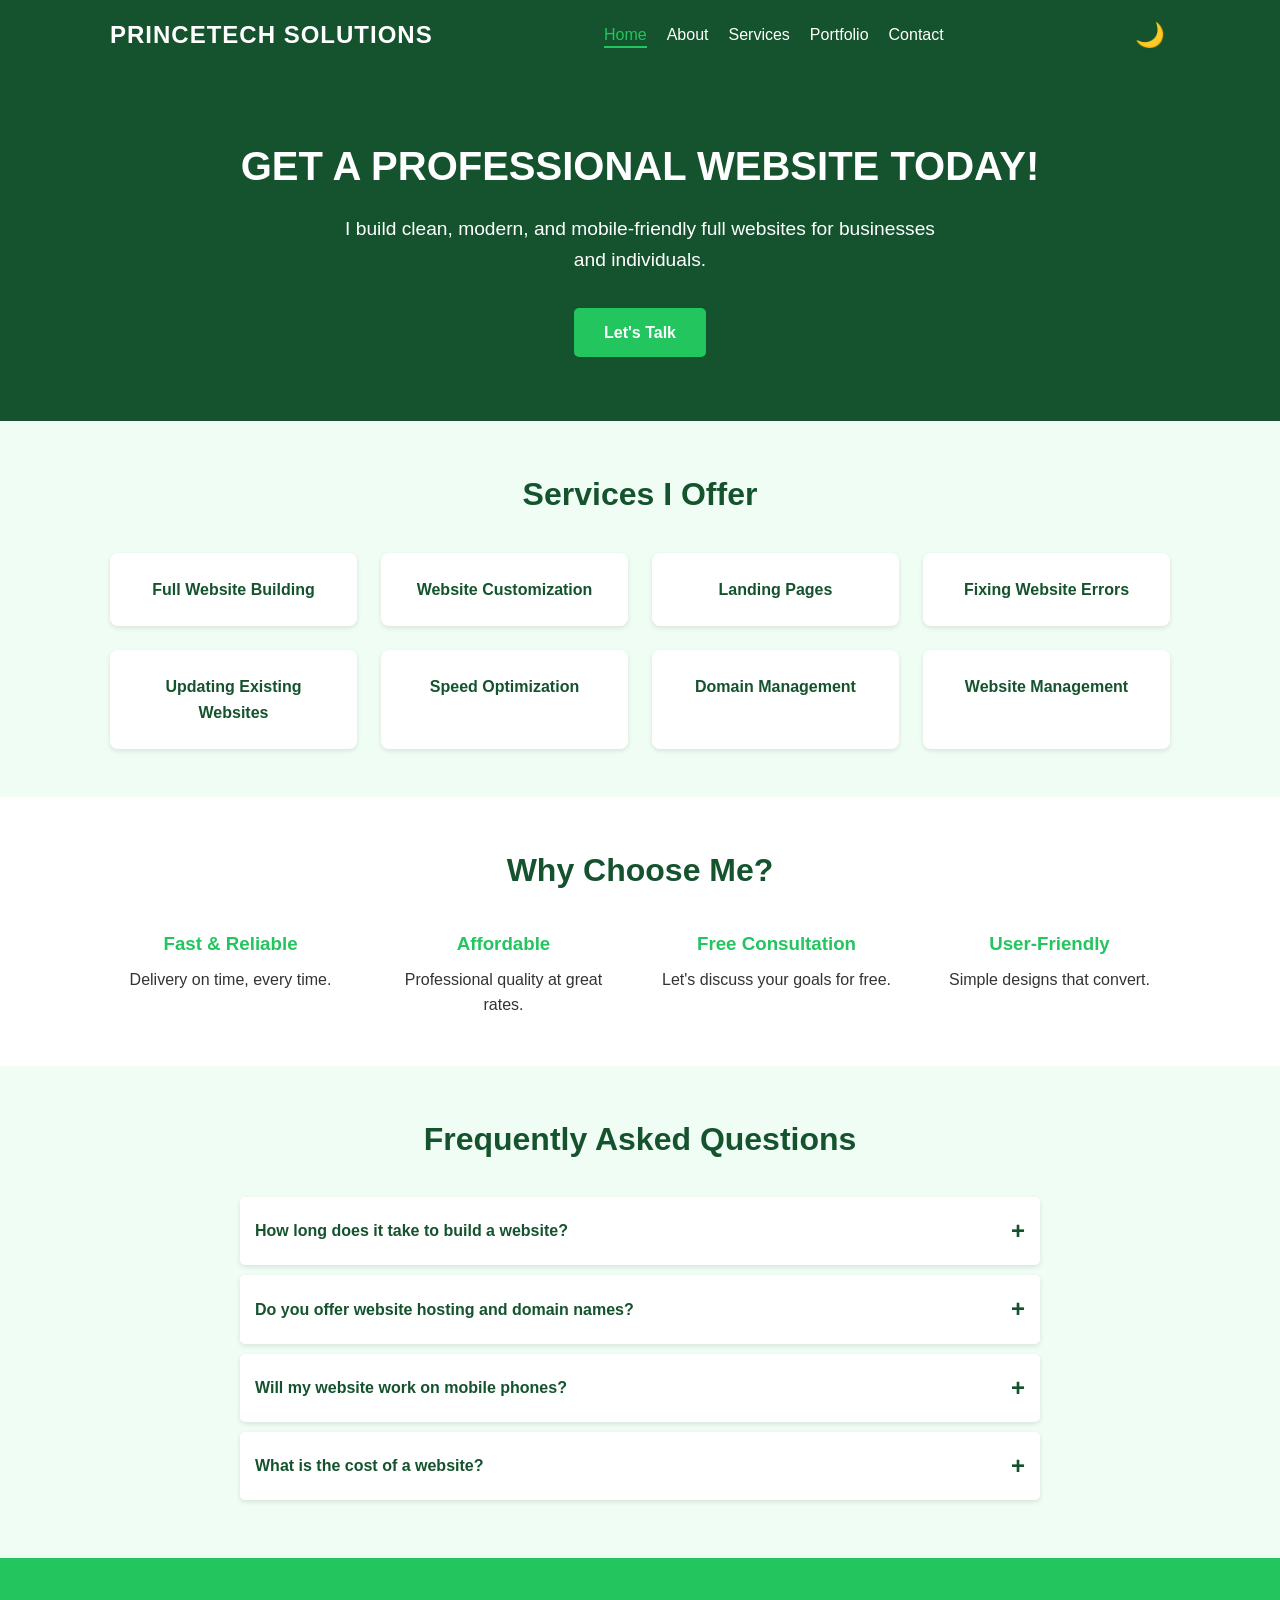
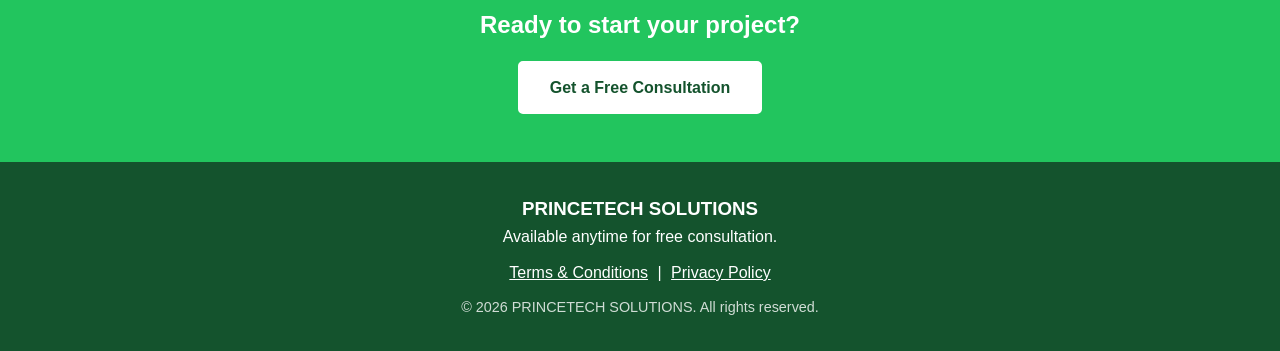
==== index.html @ 5d6d4134 "Initial commit: PRINCETECH SOLUTIONS website" ====
<!DOCTYPE html>
<html lang="en">
<head>
    <meta charset="UTF-8">
    <meta name="description" content="PRINCETECH SOLUTIONS offers professional and affordable web development services. We build clean, modern, and mobile-friendly websites for businesses and individuals.">
    <meta name="keywords" content="web development, website design, affordable websites, mobile-friendly, Princetech Solutions, Accra, Ghana">
    
    <!-- Open Graph / Facebook -->
    <meta property="og:type" content="website">
    <meta property="og:url" content="https://www.princetechsolutions.com/">
    <meta property="og:title" content="Home | PRINCETECH SOLUTIONS">
    <meta property="og:description" content="Professional and affordable web development services. We build clean, modern, and mobile-friendly websites.">
    <meta property="og:image" content="https://www.princetechsolutions.com/portfolio/og-image.jpg">
    <link rel="icon" type="image/x-icon" href="/favicon.ico">
    <meta name="viewport" content="width=device-width, initial-scale=1.0">
    <title>Home | PRINCETECH SOLUTIONS</title>
    <link rel="stylesheet" href="style.css">
</head>
<body>

    <!-- Navigation -->
    <nav class="navbar">
        <div class="container">
            <a href="index.html" class="logo">PRINCETECH SOLUTIONS</a>
            <ul class="nav-links">
                <li><a href="index.html" class="active">Home</a></li>
                <li><a href="about.html">About</a></li>
                <li><a href="services.html">Services</a></li>
                <li><a href="portfolio.html">Portfolio</a></li>
                <li><a href="contact.html">Contact</a></li>
            </ul>
            <button id="theme-toggle" class="theme-toggle" aria-label="Toggle Dark Mode">🌙</button>
            <div class="hamburger">
                <span></span>
                <span></span>
                <span></span>
            </div>
        </div>
    </nav>

    <!-- Hero Section -->
    <header class="hero">
        <div class="container">
            <h1>GET A PROFESSIONAL WEBSITE TODAY!</h1>
            <p>I build clean, modern, and mobile-friendly full websites for businesses and individuals.</p>
            <a href="contact.html" class="btn btn-primary">Let's Talk</a>
        </div>
    </header>

    <!-- Services Teaser -->
    <section class="section bg-light">
        <div class="container">
            <h2 class="section-title">Services I Offer</h2>
            <div class="grid-box">
                <div class="card-mini">Full Website Building</div>
                <div class="card-mini">Website Customization</div>
                <div class="card-mini">Landing Pages</div>
                <div class="card-mini">Fixing Website Errors</div>
                <div class="card-mini">Updating Existing Websites</div>
                <div class="card-mini">Speed Optimization</div>
                <div class="card-mini">Domain Management</div>
                <div class="card-mini">Website Management</div>
            </div>
        </div>
    </section>

    <!-- Why Choose Me -->
    <section class="section">
        <div class="container">
            <h2 class="section-title">Why Choose Me?</h2>
            <div class="features-grid">
                <div class="feature-item">
                    <h3>Fast & Reliable</h3>
                    <p>Delivery on time, every time.</p>
                </div>
                <div class="feature-item">
                    <h3>Affordable</h3>
                    <p>Professional quality at great rates.</p>
                </div>
                <div class="feature-item">
                    <h3>Free Consultation</h3>
                    <p>Let's discuss your goals for free.</p>
                </div>
                <div class="feature-item">
                    <h3>User-Friendly</h3>
                    <p>Simple designs that convert.</p>
                </div>
            </div>
        </div>
    </section>

    <!-- FAQ Section -->
    <section class="section bg-light">
        <div class="container">
            <h2 class="section-title">Frequently Asked Questions</h2>
            <div class="faq-container">
                <details>
                    <summary>How long does it take to build a website?</summary>
                    <p>It typically takes 3-7 days for a standard business website, depending on the complexity and requirements.</p>
                </details>
                <details>
                    <summary>Do you offer website hosting and domain names?</summary>
                    <p>Yes, we handle full domain management and can assist with setting up hosting so you don't have to worry about the technical details.</p>
                </details>
                <details>
                    <summary>Will my website work on mobile phones?</summary>
                    <p>Absolutely. All websites we build are 100% mobile-friendly and responsive.</p>
                </details>
                <details>
                    <summary>What is the cost of a website?</summary>
                    <p>Our pricing is very affordable and depends on your specific needs. Contact us for a free consultation and quote.</p>
                </details>
            </div>
        </div>
    </section>

    <!-- Final CTA -->
    <section class="cta-banner">
        <div class="container">
            <h2>Ready to start your project?</h2>
            <a href="contact.html" class="btn btn-accent">Get a Free Consultation</a>
        </div>
    </section>

    <!-- Footer -->
    <footer>
        <div class="container">
            <h3>PRINCETECH SOLUTIONS</h3>
            <p>Available anytime for free consultation.</p>
            <div class="footer-links">
                <a href="terms.html">Terms & Conditions</a> | 
                <a href="privacy.html">Privacy Policy</a>
            </div>
            <p class="copyright">&copy; 2026 PRINCETECH SOLUTIONS. All rights reserved.</p>
        </div>
    </footer>

    <script src="script.js"></script>
</body>
</html>
---- style.css ----
/* --- Variables & Reset --- */
:root {
    --primary-color: #14532d; /* Deep Forest Green */
    --accent-color: #22c55e;  /* Vibrant Emerald Green */
    --text-color: #333;
    --light-bg: #f0fdf4;      /* Very faint mint green */
    --white: #ffffff;
}

* {
    margin: 0;
    padding: 0;
    box-sizing: border-box;
    font-family: 'Segoe UI', Tahoma, Geneva, Verdana, sans-serif;
}

body {
    line-height: 1.6;
    color: var(--text-color);
    background-color: var(--white);
    display: flex;
    flex-direction: column;
    min-height: 100vh;
}

a { text-decoration: none; color: inherit; }
ul { list-style: none; }
img { max-width: 100%; height: auto; display: block; }

.container {
    max-width: 1100px;
    margin: 0 auto;
    padding: 0 20px;
}

/* --- Buttons --- */
.btn {
    display: inline-block;
    padding: 12px 30px;
    border-radius: 5px;
    font-weight: bold;
    transition: background 0.3s;
    cursor: pointer;
    border: none;
}

.btn-primary {
    background-color: var(--accent-color);
    color: var(--white);
}

.btn-primary:hover {
    background-color: #15803d;
}

.btn-accent {
    background-color: var(--white);
    color: var(--primary-color);
    border: 2px solid var(--white);
}

.btn-accent:hover {
    background-color: transparent;
    color: var(--white);
}

.btn-secondary {
    background-color: transparent;
    color: var(--primary-color);
    border: 2px solid var(--primary-color);
    padding: 10px 28px; /* Adjust padding to match border */
}

.btn-secondary:hover {
    background-color: var(--primary-color);
    color: var(--white);
}

/* --- Navigation --- */
.navbar {
    background-color: var(--primary-color);
    color: var(--white);
    padding: 1rem 0;
    position: sticky;
    top: 0;
    z-index: 1000;
    transition: background-color 0.3s ease, padding 0.3s ease, box-shadow 0.3s ease;
}

.navbar .container {
    display: flex;
    justify-content: space-between;
    align-items: center;
}

.navbar.scrolled {
    background-color: #052e16; /* Darker shade */
    padding: 0.8rem 0; /* Slightly smaller padding */
    box-shadow: 0 4px 6px rgba(0, 0, 0, 0.1);
}

.logo {
    font-size: 1.5rem;
    font-weight: bold;
    letter-spacing: 1px;
}

.nav-links {
    display: flex;
    gap: 20px;
}

.nav-links a {
    font-size: 1rem;
    transition: color 0.3s;
    position: relative;
}

.nav-links a::after {
    content: '';
    position: absolute;
    width: 0;
    height: 2px;
    bottom: -5px;
    left: 0;
    background-color: var(--accent-color);
    transition: width 0.3s;
}

.nav-links a:hover, .nav-links a.active {
    color: var(--accent-color);
}

.nav-links a:hover::after, .nav-links a.active::after {
    width: 100%;
}

.hamburger {
    display: none;
    cursor: pointer;
}

.hamburger span {
    display: block;
    width: 25px;
    height: 3px;
    background-color: var(--white);
    margin: 5px 0;
}

/* --- Hero Section --- */
.hero {
    background-color: var(--primary-color);
    color: var(--white);
    text-align: center;
    padding: 4rem 1rem;
}

.hero h1 {
    font-size: 2.5rem;
    margin-bottom: 1rem;
    animation: slideInLeft 1s ease-out backwards;
}

.hero p {
    font-size: 1.2rem;
    margin-bottom: 2rem;
    max-width: 600px;
    margin-left: auto;
    margin-right: auto;
    animation: slideInLeft 1s ease-out 0.3s backwards;
}

.hero .btn {
    animation: slideInLeft 1s ease-out 0.6s backwards, pulse 2s infinite 2s;
}

/* --- General Sections --- */
.section { padding: 3rem 0; }
.bg-light { background-color: var(--light-bg); }
.section-title {
    text-align: center;
    margin-bottom: 2rem;
    font-size: 2rem;
    color: var(--primary-color);
}

.page-header {
    background-color: #166534;
    color: var(--white);
    padding: 2rem 0;
    text-align: center;
}

/* --- Services Grid (Home) --- */
.grid-box {
    display: grid;
    grid-template-columns: repeat(auto-fit, minmax(220px, 1fr));
    gap: 1.5rem;
}

.card-mini {
    background: var(--white);
    padding: 1.5rem;
    text-align: center;
    border-radius: 8px;
    box-shadow: 0 2px 5px rgba(0,0,0,0.1);
    font-weight: bold;
    color: var(--primary-color);
}

.card-mini.highlight {
    background-color: var(--primary-color);
    color: var(--white);
}

/* --- Features (Why Choose Me) --- */
.features-grid {
    display: grid;
    grid-template-columns: repeat(auto-fit, minmax(200px, 1fr));
    gap: 2rem;
    text-align: center;
}

.feature-item {
    animation: fadeInUp 0.8s ease-out backwards;
}

.feature-item h3 { color: var(--accent-color); margin-bottom: 0.5rem; }

/* --- About Page --- */
.about-content {
    display: grid;
    grid-template-columns: 2fr 1fr;
    gap: 2rem;
    align-items: start;
}

.about-text {
    animation: slideInRight 1s ease-out backwards;
}

.values-box {
    background: var(--light-bg);
    padding: 1.5rem;
    border-radius: 8px;
}

.values-box ul li {
    margin-bottom: 0.5rem;
    font-weight: 500;
}

/* --- Services Page Cards --- */
.services-list {
    display: grid;
    grid-template-columns: repeat(auto-fit, minmax(280px, 1fr));
    gap: 2rem;
}

.service-card {
    border: 1px solid #ddd;
    border-radius: 8px;
    padding: 2rem;
    background: var(--white);
    transition: transform 0.3s;
    animation: fadeInUp 0.8s ease-out backwards;
}

.service-card:hover { transform: translateY(-5px); box-shadow: 0 5px 15px rgba(0,0,0,0.1); }
.service-card h3 { color: var(--primary-color); margin-bottom: 1rem; }

/* --- Portfolio Page --- */
.portfolio-grid {
    display: grid;
    grid-template-columns: repeat(auto-fit, minmax(280px, 1fr));
    gap: 2rem;
}

.project-card {
    background: var(--white);
    border-radius: 8px;
    overflow: hidden;
    box-shadow: 0 4px 8px rgba(0,0,0,0.1);
    transition: transform 0.3s, box-shadow 0.3s;
    animation: fadeInUp 0.8s ease-out backwards;
}

.project-card:hover {
    transform: translateY(-10px);
    box-shadow: 0 8px 16px rgba(0,0,0,0.2);
}

.project-card img {
    width: 100%;
    height: auto;
    display: block;
}

.project-info {
    padding: 1.5rem;
}

.project-info h3 {
    color: var(--primary-color);
    margin-bottom: 0.5rem;
}

.project-info p {
    margin-bottom: 1.5rem;
}

.project-buttons {
    display: flex;
    flex-wrap: wrap;
    gap: 10px;
}

.project-buttons a {
    flex: 1 1 150px;
    text-align: center;
}

/* --- FAQ Section --- */
.faq-container {
    max-width: 800px;
    margin: 0 auto;
}

details {
    background-color: var(--white);
    margin-bottom: 10px;
    padding: 15px;
    border-radius: 5px;
    box-shadow: 0 2px 5px rgba(0,0,0,0.1);
    transition: all 0.3s ease;
}

summary {
    cursor: pointer;
    font-weight: bold;
    color: var(--primary-color);
    list-style: none;
    display: flex;
    justify-content: space-between;
    align-items: center;
}

summary::-webkit-details-marker {
    display: none;
}

summary::after {
    content: '+';
    font-size: 1.5rem;
    transition: transform 0.3s;
}

details[open] summary::after {
    transform: rotate(45deg);
}

details p {
    margin-top: 10px;
    color: #555;
    border-top: 1px solid #eee;
    padding-top: 10px;
}

/* --- Contact Page --- */
.contact-wrapper {
    display: grid;
    grid-template-columns: 1fr 1fr;
    gap: 3rem;
}

.info-item { margin-bottom: 1.5rem; }
.info-item strong { color: var(--accent-color); display: block; font-size: 1.1rem;}

.form-group {
    margin-bottom: 1.5rem;
    position: relative;
}

.form-group input, 
.form-group textarea {
    width: 100%;
    padding: 12px 10px;
    border: 1px solid #ddd;
    border-radius: 4px;
    background: transparent;
    outline: none;
    font-size: 1rem;
    color: inherit;
}

.form-group label {
    position: absolute;
    top: 12px;
    left: 10px;
    padding: 0 5px;
    background-color: var(--white);
    color: #666;
    transition: 0.3s ease all;
    pointer-events: none;
}

.form-group input:focus, .form-group textarea:focus {
    border-color: var(--primary-color);
}

.form-group input:focus + label,
.form-group input:not(:placeholder-shown) + label,
.form-group textarea:focus + label,
.form-group textarea:not(:placeholder-shown) + label {
    top: -10px;
    font-size: 0.85rem;
    color: var(--primary-color);
    font-weight: bold;
}

/* --- CTA Banner --- */
.cta-banner {
    background-color: var(--accent-color);
    color: var(--white);
    text-align: center;
    padding: 3rem 0;
}
.cta-banner h2 { margin-bottom: 1rem; }

/* --- Footer --- */
footer {
    background-color: var(--primary-color);
    color: var(--white);
    text-align: center;
    padding: 2rem 0;
    margin-top: auto;
}

.footer-links {
    margin: 10px 0;
}

.footer-links a {
    color: var(--white);
    margin: 0 5px;
    text-decoration: underline;
}

.copyright { font-size: 0.9rem; opacity: 0.8; margin-top: 0.5rem; }

/* --- Mobile Responsive --- */
@media (max-width: 768px) {
    .nav-links {
        display: none;
        flex-direction: column;
        width: 100%;
        background-color: var(--primary-color);
        position: absolute;
        top: 60px;
        left: 0;
        text-align: center;
        padding: 20px 0;
        z-index: 1000;
    }

    .nav-links a {
        display: block;
        padding: 12px 0;
        width: 100%;
    }

    .nav-links.nav-active { display: flex; }
    .hamburger { display: block; }
    
    .hero {
        padding: 3rem 1rem;
    }

    .about-content, .contact-wrapper { grid-template-columns: 1fr; }
    
    .portfolio-grid,
    .services-list,
    .features-grid {
        grid-template-columns: 1fr;
    }

    .project-buttons {
        justify-content: center;
    }

    .project-card {
        margin: 0 auto;
    }

    .footer-links {
        display: flex;
        flex-direction: column;
        gap: 0.5rem;
        align-items: center;
    }

    .hero h1 { font-size: 2rem; }

    .hero p {
        font-size: 1rem;
    }

    .page-header h1 {
        font-size: 1.8rem;
    }

    .section-title {
        font-size: 1.8rem;
    }

    .cta-banner {
        padding: 2rem 1rem;
    }
}

/* --- Animations --- */
@keyframes fadeInUp {
    from {
        opacity: 0;
        transform: translateY(20px);
    }
    to {
        opacity: 1;
        transform: translateY(0);
    }
}

.service-card:nth-child(1) { animation-delay: 0.1s; }
.service-card:nth-child(2) { animation-delay: 0.2s; }
.service-card:nth-child(3) { animation-delay: 0.3s; }
.service-card:nth-child(4) { animation-delay: 0.4s; }
.service-card:nth-child(5) { animation-delay: 0.5s; }
.service-card:nth-child(6) { animation-delay: 0.6s; }
.service-card:nth-child(7) { animation-delay: 0.7s; }
.service-card:nth-child(8) { animation-delay: 0.8s; }

.feature-item:nth-child(1) { animation-delay: 0.1s; }
.feature-item:nth-child(2) { animation-delay: 0.2s; }
.feature-item:nth-child(3) { animation-delay: 0.3s; }
.feature-item:nth-child(4) { animation-delay: 0.4s; }

@keyframes slideInLeft {
    from {
        opacity: 0;
        transform: translateX(-100px);
    }
    to {
        opacity: 1;
        transform: translateX(0);
    }
}

body.dark-mode .project-card {
    background-color: #111827;
    box-shadow: none;
    border: 1px solid #1e293b;
}

body.dark-mode .project-info h3 {
    color: #4ade80;
}

body.dark-mode .btn-secondary {
    color: var(--accent-color);
    border-color: var(--accent-color);
}

body.dark-mode .btn-secondary:hover {
    background-color: var(--accent-color);
    color: #0f172a;
}

/* --- Dark Mode & Theme Toggle --- */
.theme-toggle {
    background: none;
    border: none;
    color: var(--white);
    font-size: 1.5rem;
    cursor: pointer;
    margin-left: 15px;
    transition: transform 0.3s ease;
    padding: 5px;
    line-height: 1;
}

.theme-toggle:hover {
    transform: rotate(15deg) scale(1.1);
}

/* --- Legal Pages Content --- */
.terms-content h2 {
    color: var(--primary-color);
    margin-top: 1.5rem;
    margin-bottom: 0.5rem;
}

body.dark-mode {
    background-color: #020617; /* Very dark slate/green */
    color: #e2e8f0;
}

body.dark-mode .bg-light,
body.dark-mode .values-box {
    background-color: #0f172a;
}

body.dark-mode .service-card, 
body.dark-mode .card-mini {
    background-color: #111827;
    border-color: #1e293b;
    color: #e2e8f0;
}

body.dark-mode h1, 
body.dark-mode h2, 
body.dark-mode h3, 
body.dark-mode .section-title,
body.dark-mode .service-card h3,
body.dark-mode .feature-item h3,
body.dark-mode .card-mini,
body.dark-mode summary {
    color: #4ade80; /* Light Green text for contrast */
}

body.dark-mode .navbar.scrolled {
    background-color: #022c22;
}

body.dark-mode .form-group label {
    background-color: #020617;
    color: #94a3b8;
}

body.dark-mode .form-group input:focus + label,
body.dark-mode .form-group input:not(:placeholder-shown) + label,
body.dark-mode .form-group textarea:focus + label,
body.dark-mode .form-group textarea:not(:placeholder-shown) + label {
    color: #4ade80;
}

body.dark-mode details {
    background-color: #111827;
    color: #e2e8f0;
}

body.dark-mode details p {
    color: #cbd5e1;
    border-top-color: #1e293b;
}

@keyframes pulse {
    0% {
        transform: scale(1);
        box-shadow: 0 0 0 0 rgba(34, 197, 94, 0.7);
    }
    70% {
        transform: scale(1.05);
        box-shadow: 0 0 0 10px rgba(34, 197, 94, 0);
    }
    100% {
        transform: scale(1);
        box-shadow: 0 0 0 0 rgba(34, 197, 94, 0);
    }
}

@keyframes slideInRight {
    from {
        opacity: 0;
        transform: translateX(100px);
    }
    to {
        opacity: 1;
        transform: translateX(0);
    }
}
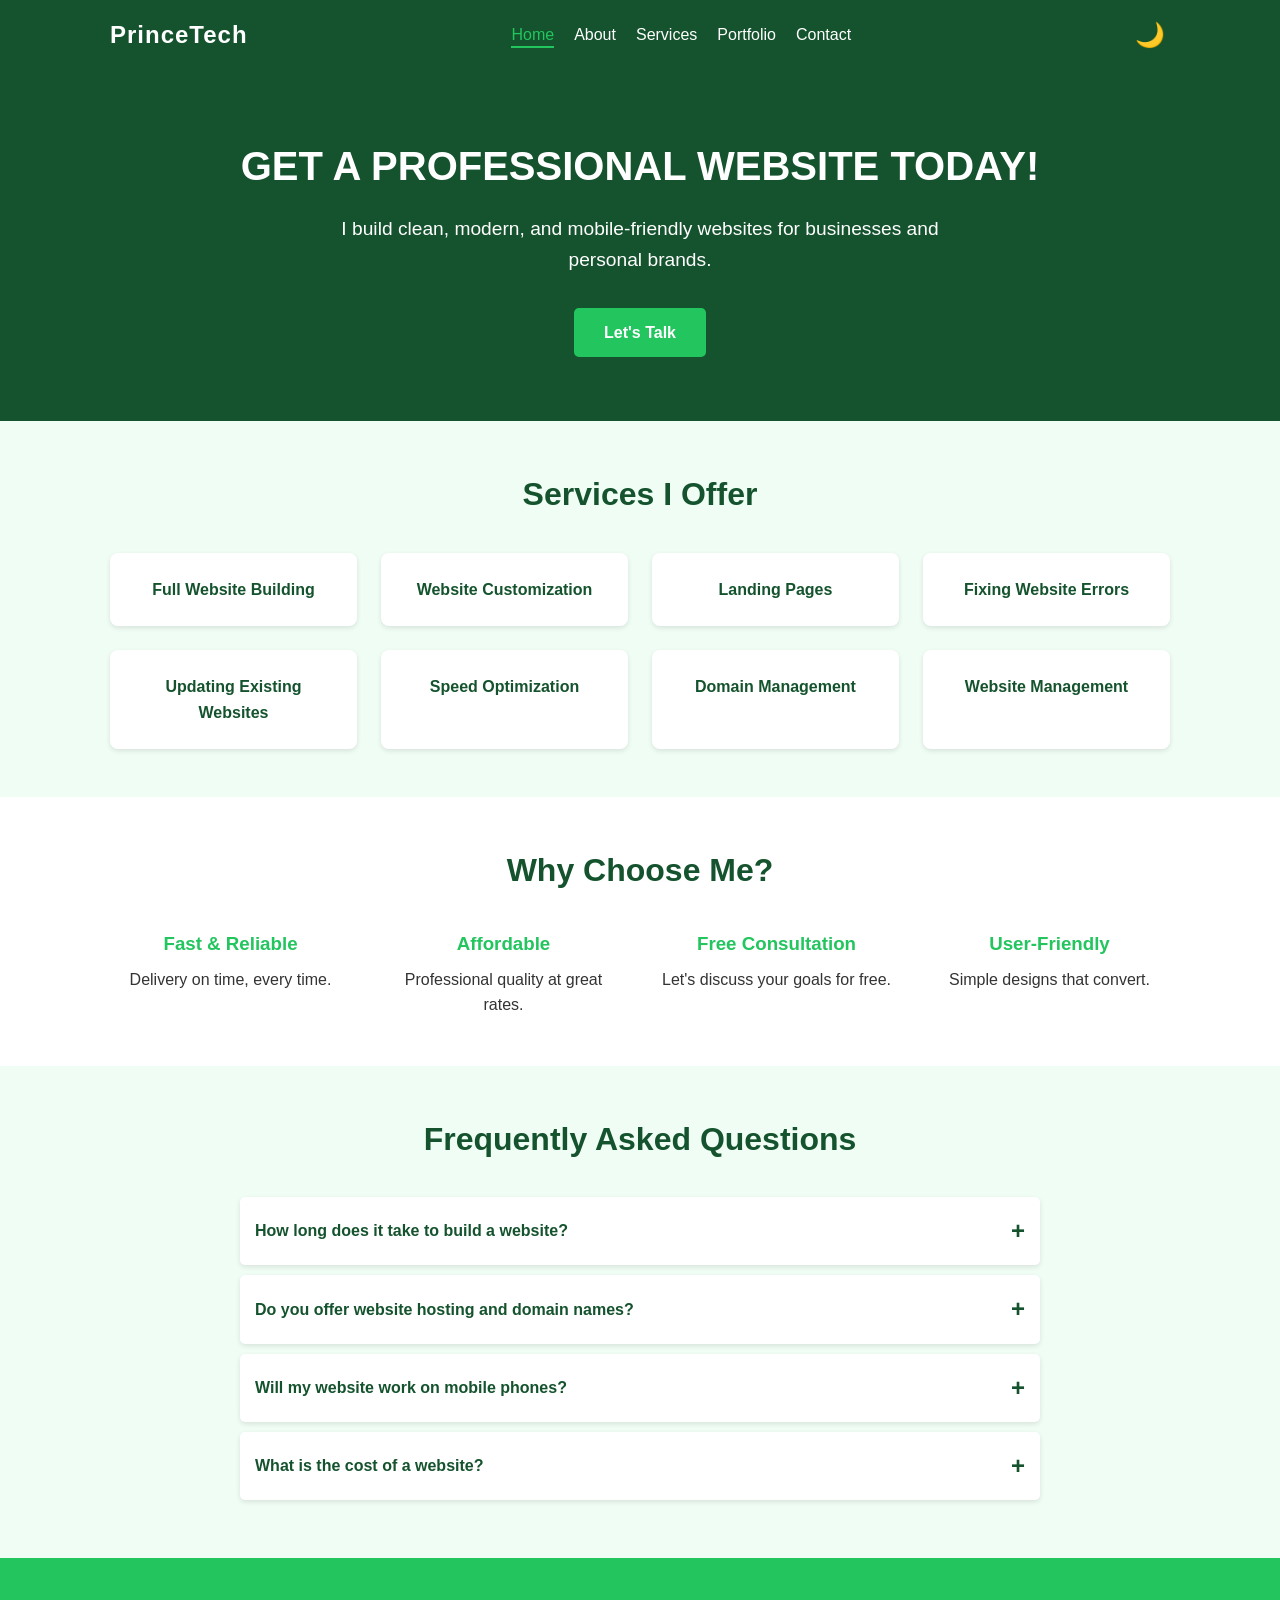
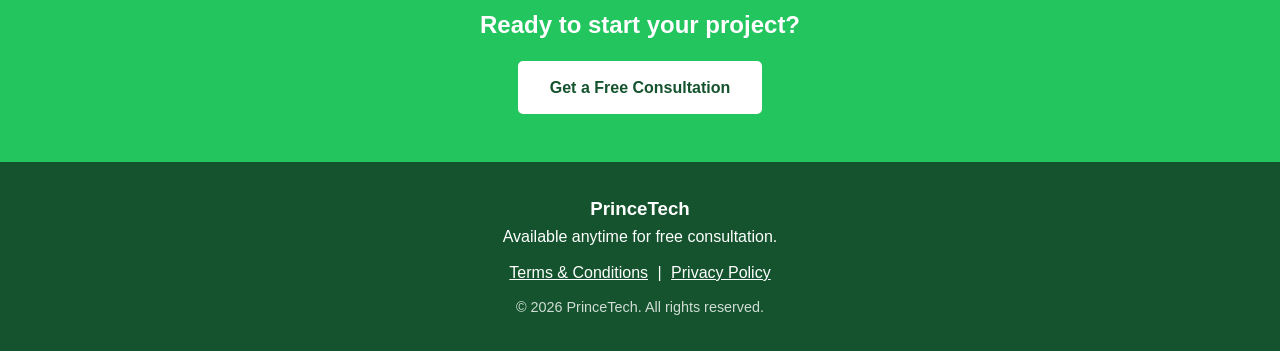
==== commit ba896095: "Update branding to PrinceTech and add Rural Community Library project with image/video assets" ====
--- a/index.html
+++ b/index.html
@@ -2,18 +2,18 @@
 <html lang="en">
 <head>
     <meta charset="UTF-8">
-    <meta name="description" content="PRINCETECH SOLUTIONS offers professional and affordable web development services. We build clean, modern, and mobile-friendly websites for businesses and individuals.">
-    <meta name="keywords" content="web development, website design, affordable websites, mobile-friendly, Princetech Solutions, Accra, Ghana">
+    <meta name="description" content="PrinceTech offers professional and affordable web development services. We build clean, modern, and mobile-friendly websites for businesses and individuals.">
+    <meta name="keywords" content="web development, website design, affordable websites, mobile-friendly, PrinceTech, Accra, Ghana">
     
     <!-- Open Graph / Facebook -->
     <meta property="og:type" content="website">
     <meta property="og:url" content="https://www.princetechsolutions.com/">
-    <meta property="og:title" content="Home | PRINCETECH SOLUTIONS">
+    <meta property="og:title" content="Home | PrinceTech">
     <meta property="og:description" content="Professional and affordable web development services. We build clean, modern, and mobile-friendly websites.">
     <meta property="og:image" content="https://www.princetechsolutions.com/portfolio/og-image.jpg">
     <link rel="icon" type="image/x-icon" href="/favicon.ico">
     <meta name="viewport" content="width=device-width, initial-scale=1.0">
-    <title>Home | PRINCETECH SOLUTIONS</title>
+    <title>Home | PrinceTech</title>
     <link rel="stylesheet" href="style.css">
 </head>
 <body>
@@ -21,7 +21,7 @@
     <!-- Navigation -->
     <nav class="navbar">
         <div class="container">
-            <a href="index.html" class="logo">PRINCETECH SOLUTIONS</a>
+            <a href="index.html" class="logo">PrinceTech</a>
             <ul class="nav-links">
                 <li><a href="index.html" class="active">Home</a></li>
                 <li><a href="about.html">About</a></li>
@@ -42,7 +42,7 @@
     <header class="hero">
         <div class="container">
             <h1>GET A PROFESSIONAL WEBSITE TODAY!</h1>
-            <p>I build clean, modern, and mobile-friendly full websites for businesses and individuals.</p>
+            <p>I build clean, modern, and mobile-friendly websites for businesses and personal brands.</p>
             <a href="contact.html" class="btn btn-primary">Let's Talk</a>
         </div>
     </header>
@@ -125,13 +125,13 @@
     <!-- Footer -->
     <footer>
         <div class="container">
-            <h3>PRINCETECH SOLUTIONS</h3>
+            <h3>PrinceTech</h3>
             <p>Available anytime for free consultation.</p>
             <div class="footer-links">
                 <a href="terms.html">Terms & Conditions</a> | 
                 <a href="privacy.html">Privacy Policy</a>
             </div>
-            <p class="copyright">&copy; 2026 PRINCETECH SOLUTIONS. All rights reserved.</p>
+            <p class="copyright">&copy; 2026 PrinceTech. All rights reserved.</p>
         </div>
     </footer>
 
